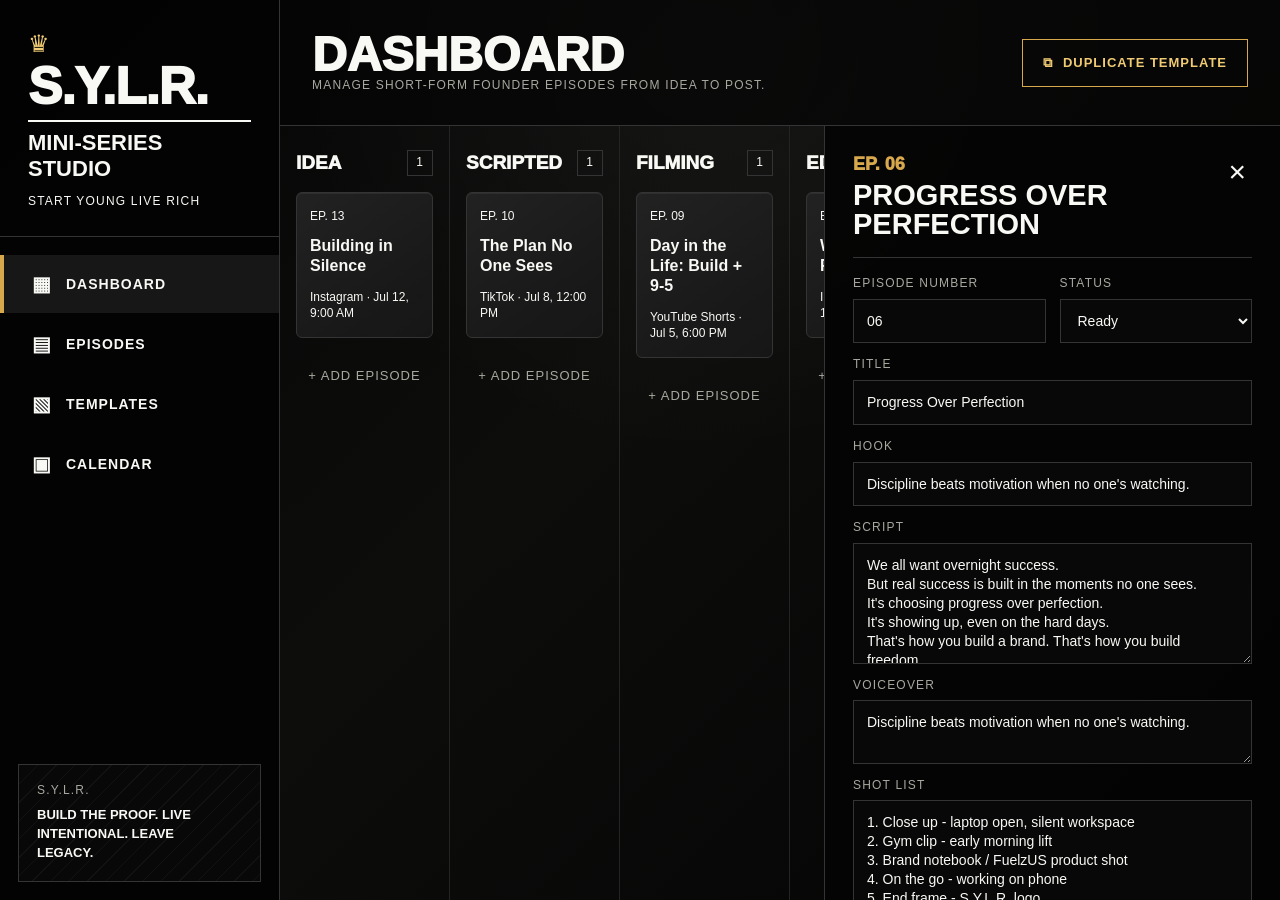
==== index.html @ 0a2508cc "Initial SYLR Studio" ====
<!doctype html>
<html lang="en">
  <head>
    <meta charset="UTF-8" />
    <meta name="viewport" content="width=device-width, initial-scale=1.0" />
    <title>S.Y.L.R. Mini-Series Studio</title>
    <link rel="stylesheet" href="./styles.css" />
  </head>
  <body>
    <div class="app-shell">
      <aside class="sidebar" aria-label="Studio navigation">
        <div class="brand-block">
          <div class="crown" aria-hidden="true">♛</div>
          <div class="brand-mark">S.Y.L.R.</div>
          <div class="studio-name">Mini-Series Studio</div>
          <div class="brand-line">Start Young Live Rich</div>
        </div>
        <nav class="nav-list">
          <button class="nav-item active" type="button">
            <span class="nav-icon" aria-hidden="true">▦</span>
            Dashboard
          </button>
          <button class="nav-item" type="button">
            <span class="nav-icon" aria-hidden="true">▤</span>
            Episodes
          </button>
          <button class="nav-item" type="button">
            <span class="nav-icon" aria-hidden="true">▧</span>
            Templates
          </button>
          <button class="nav-item" type="button">
            <span class="nav-icon" aria-hidden="true">▣</span>
            Calendar
          </button>
        </nav>
        <div class="founder-card">
          <span>S.Y.L.R.</span>
          <strong>Build the proof. Live intentional. Leave legacy.</strong>
        </div>
      </aside>

      <main class="studio">
        <header class="topbar">
          <div>
            <h1>Dashboard</h1>
            <p>Manage short-form founder episodes from idea to post.</p>
          </div>
          <button class="duplicate-btn" id="duplicateTemplate" type="button">
            <span aria-hidden="true">⧉</span>
            Duplicate Template
          </button>
        </header>

        <section class="mobile-summary" aria-label="Current selection">
          <div>
            <span id="mobileEpisode">EP. 06</span>
            <strong id="mobileTitle">Progress Over Perfection</strong>
          </div>
          <button class="mini-action" id="mobileDuplicate" type="button">Duplicate</button>
        </section>

        <section class="workspace" aria-label="Episode dashboard">
          <div class="board" id="board" aria-label="Episode status columns"></div>

          <aside class="inspector" aria-label="Episode editor">
            <div class="inspector-heading">
              <div>
                <span id="selectedEpisodeLabel">EP. 06</span>
                <h2 id="selectedEpisodeTitle">Progress Over Perfection</h2>
              </div>
              <button class="close-button" type="button" aria-label="Close editor">×</button>
            </div>

            <form id="episodeForm" class="episode-form">
              <div class="field-row two">
                <label>
                  <span>Episode Number</span>
                  <input name="episodeNumber" type="text" />
                </label>
                <label>
                  <span>Status</span>
                  <select name="status"></select>
                </label>
              </div>

              <label>
                <span>Title</span>
                <input name="title" type="text" />
              </label>

              <label>
                <span>Hook</span>
                <input name="hook" type="text" />
              </label>

              <label>
                <span>Script</span>
                <textarea name="script" rows="5"></textarea>
              </label>

              <label>
                <span>Voiceover</span>
                <textarea name="voiceover" rows="2"></textarea>
              </label>

              <label>
                <span>Shot List</span>
                <textarea name="shotList" rows="5"></textarea>
              </label>

              <label>
                <span>Caption</span>
                <textarea name="caption" rows="3"></textarea>
              </label>

              <label>
                <span>Hashtags</span>
                <input name="hashtags" type="text" />
              </label>

              <div class="field-row two">
                <label>
                  <span>Product Tie-In</span>
                  <input name="productTieIn" type="text" />
                </label>
                <label>
                  <span>Platform</span>
                  <select name="platform">
                    <option>TikTok</option>
                    <option>Instagram</option>
                    <option>YouTube Shorts</option>
                    <option>LinkedIn</option>
                  </select>
                </label>
              </div>

              <label>
                <span>Scheduled Post Date</span>
                <input name="scheduledPostDate" type="datetime-local" />
              </label>

              <div class="form-actions">
                <button class="ghost-btn" type="button" id="saveDraft">Save Draft</button>
                <button class="primary-btn" type="submit">Update Episode</button>
              </div>
            </form>
          </aside>
        </section>
      </main>
    </div>
    <div class="toast" id="toast" role="status" aria-live="polite"></div>
    <script src="./app.js"></script>
  </body>
</html>
---- styles.css ----
:root {
  --black: #050505;
  --ink: #0a0a0a;
  --panel: #111111;
  --panel-2: #171717;
  --line: #343434;
  --line-soft: #242424;
  --white: #f8f8f4;
  --muted: #a8a8a0;
  --dim: #73736c;
  --gold: #d8a84d;
  --gold-2: #f0cb73;
  --success: #d7f2b4;
  --radius: 6px;
  --shadow: 0 18px 70px rgba(0, 0, 0, 0.45);
  font-family:
    "Arial Narrow", "Roboto Condensed", "Helvetica Neue", Arial, sans-serif;
}

* {
  box-sizing: border-box;
}

body {
  margin: 0;
  min-height: 100vh;
  background:
    radial-gradient(circle at 55% 5%, rgba(255, 255, 255, 0.045), transparent 26rem),
    linear-gradient(135deg, #050505 0%, #0d0d0c 46%, #030303 100%);
  color: var(--white);
  letter-spacing: 0;
}

button,
input,
select,
textarea {
  font: inherit;
}

button {
  cursor: pointer;
}

.app-shell {
  display: grid;
  grid-template-columns: 280px minmax(0, 1fr);
  min-height: 100vh;
}

.sidebar {
  position: sticky;
  top: 0;
  height: 100vh;
  border-right: 1px solid var(--line);
  background: rgba(3, 3, 3, 0.92);
  display: flex;
  flex-direction: column;
}

.brand-block {
  padding: 32px 28px 26px;
  border-bottom: 1px solid var(--line);
}

.crown {
  color: var(--gold-2);
  font-size: 24px;
  line-height: 1;
  margin-bottom: 8px;
}

.brand-mark {
  font-size: clamp(42px, 4vw, 58px);
  line-height: 0.9;
  font-weight: 950;
  letter-spacing: -1px;
  white-space: nowrap;
}

.studio-name {
  display: inline-block;
  margin-top: 10px;
  padding-top: 8px;
  border-top: 2px solid var(--white);
  text-transform: uppercase;
  font-size: 22px;
  font-weight: 900;
}

.brand-line,
.topbar p,
.field-row span,
label span,
.column-count,
.episode-meta,
.founder-card span {
  color: var(--muted);
  text-transform: uppercase;
  font-size: 12px;
  line-height: 1.3;
  letter-spacing: 1.2px;
}

.brand-line {
  margin-top: 12px;
  color: var(--white);
}

.nav-list {
  display: grid;
  gap: 2px;
  padding: 18px 0;
}

.nav-item {
  width: 100%;
  display: flex;
  align-items: center;
  gap: 14px;
  border: 0;
  border-left: 4px solid transparent;
  padding: 17px 28px;
  background: transparent;
  color: var(--white);
  text-align: left;
  text-transform: uppercase;
  font-size: 14px;
  font-weight: 800;
  letter-spacing: 1px;
}

.nav-item.active,
.nav-item:hover {
  border-left-color: var(--gold);
  background: rgba(255, 255, 255, 0.08);
}

.nav-icon {
  width: 20px;
  color: var(--white);
  font-size: 20px;
}

.founder-card {
  margin: auto 18px 18px;
  border: 1px solid var(--line);
  padding: 18px;
  min-height: 118px;
  display: grid;
  align-content: end;
  background:
    linear-gradient(rgba(255, 255, 255, 0.02), rgba(255, 255, 255, 0.02)),
    repeating-linear-gradient(135deg, rgba(255, 255, 255, 0.04) 0 1px, transparent 1px 13px);
}

.founder-card strong {
  display: block;
  margin-top: 8px;
  max-width: 160px;
  font-size: 13px;
  text-transform: uppercase;
  line-height: 1.45;
}

.studio {
  min-width: 0;
}

.topbar {
  min-height: 126px;
  display: flex;
  align-items: center;
  justify-content: space-between;
  gap: 24px;
  padding: 28px 32px;
  border-bottom: 1px solid var(--line);
  background: rgba(5, 5, 5, 0.72);
}

h1,
h2,
h3,
p {
  margin: 0;
}

h1 {
  text-transform: uppercase;
  font-size: clamp(36px, 5vw, 48px);
  line-height: 0.95;
  font-weight: 950;
}

.duplicate-btn,
.primary-btn,
.ghost-btn,
.mini-action {
  min-height: 48px;
  border: 1px solid var(--gold);
  background: transparent;
  color: var(--gold-2);
  padding: 0 20px;
  text-transform: uppercase;
  font-size: 13px;
  font-weight: 900;
  letter-spacing: 1px;
}

.duplicate-btn {
  display: inline-flex;
  align-items: center;
  gap: 10px;
  white-space: nowrap;
}

.workspace {
  display: grid;
  grid-template-columns: minmax(0, 1fr) minmax(360px, 455px);
  min-height: calc(100vh - 126px);
}

.board {
  display: grid;
  grid-template-columns: repeat(6, minmax(170px, 1fr));
  overflow-x: auto;
  border-right: 1px solid var(--line);
}

.status-column {
  min-width: 170px;
  border-right: 1px solid var(--line-soft);
  padding: 24px 16px 18px;
}

.column-header {
  display: flex;
  align-items: center;
  justify-content: space-between;
  gap: 10px;
  margin-bottom: 16px;
}

.column-title {
  text-transform: uppercase;
  font-size: 19px;
  font-weight: 950;
}

.column-count {
  color: var(--white);
  border: 1px solid var(--line);
  padding: 4px 8px;
}

.episode-list {
  display: grid;
  gap: 10px;
}

.episode-card {
  width: 100%;
  min-height: 132px;
  border: 1px solid var(--line);
  border-radius: var(--radius);
  background:
    linear-gradient(145deg, rgba(255, 255, 255, 0.07), rgba(255, 255, 255, 0.018)),
    var(--panel);
  color: var(--white);
  text-align: left;
  padding: 16px 13px;
  box-shadow: inset 0 1px 0 rgba(255, 255, 255, 0.06);
}

.episode-card:hover,
.episode-card.selected {
  border-color: var(--gold);
}

.episode-card.selected {
  box-shadow:
    0 0 0 1px rgba(216, 168, 77, 0.34),
    var(--shadow);
}

.episode-card strong {
  display: block;
  margin: 12px 0 14px;
  font-size: 16px;
  line-height: 1.25;
}

.episode-meta {
  display: flex;
  align-items: center;
  gap: 8px;
  color: var(--white);
  text-transform: none;
  letter-spacing: 0;
}

.add-episode {
  margin-top: 16px;
  width: 100%;
  border: 0;
  color: var(--muted);
  background: transparent;
  text-transform: uppercase;
  font-size: 13px;
  letter-spacing: 1px;
  padding: 14px 0;
}

.inspector {
  background: rgba(4, 4, 4, 0.9);
  padding: 28px;
  overflow: auto;
  max-height: calc(100vh - 126px);
}

.inspector-heading {
  display: flex;
  align-items: flex-start;
  justify-content: space-between;
  gap: 16px;
  padding-bottom: 18px;
  border-bottom: 1px solid var(--line);
}

.inspector-heading span {
  color: var(--gold);
  font-size: 18px;
  font-weight: 950;
}

.inspector-heading h2 {
  margin-top: 6px;
  font-size: 29px;
  line-height: 1;
  text-transform: uppercase;
}

.close-button {
  width: 34px;
  height: 34px;
  border: 0;
  background: transparent;
  color: var(--white);
  font-size: 30px;
}

.episode-form {
  display: grid;
  gap: 14px;
  padding-top: 18px;
}

label {
  display: grid;
  gap: 7px;
}

input,
select,
textarea {
  width: 100%;
  border: 1px solid var(--line);
  border-radius: 0;
  background: #080808;
  color: var(--white);
  padding: 12px 13px;
  outline: none;
  font-size: 14px;
  line-height: 1.35;
}

textarea {
  resize: vertical;
}

input:focus,
select:focus,
textarea:focus {
  border-color: var(--gold);
}

.field-row {
  display: grid;
  gap: 14px;
}

.field-row.two {
  grid-template-columns: repeat(2, minmax(0, 1fr));
}

.form-actions {
  display: grid;
  grid-template-columns: 1fr 1.15fr;
  gap: 12px;
  padding-top: 6px;
}

.primary-btn {
  color: var(--black);
  background: linear-gradient(180deg, var(--gold-2), var(--gold));
}

.ghost-btn {
  border-color: var(--line);
  color: var(--white);
}

.mobile-summary {
  display: none;
  border-bottom: 1px solid var(--line);
  padding: 14px 16px;
  align-items: center;
  justify-content: space-between;
  gap: 14px;
}

.mobile-summary span {
  display: block;
  color: var(--gold);
  font-weight: 950;
}

.mobile-summary strong {
  display: block;
  margin-top: 3px;
  text-transform: uppercase;
}

.toast {
  position: fixed;
  left: 50%;
  bottom: 24px;
  transform: translateX(-50%) translateY(20px);
  opacity: 0;
  pointer-events: none;
  border: 1px solid var(--gold);
  background: #0a0a0a;
  color: var(--white);
  padding: 12px 16px;
  text-transform: uppercase;
  font-size: 13px;
  font-weight: 900;
  letter-spacing: 1px;
  transition: 180ms ease;
}

.toast.show {
  opacity: 1;
  transform: translateX(-50%) translateY(0);
}

@media (max-width: 1180px) {
  .app-shell {
    grid-template-columns: 220px minmax(0, 1fr);
  }

  .workspace {
    grid-template-columns: 1fr;
  }

  .inspector {
    max-height: none;
    border-top: 1px solid var(--line);
  }
}

@media (max-width: 760px) {
  .app-shell {
    display: block;
  }

  .sidebar {
    position: static;
    height: auto;
    border-right: 0;
  }

  .brand-block {
    padding: 22px 18px 18px;
  }

  .brand-mark {
    font-size: 46px;
  }

  .studio-name {
    font-size: 17px;
  }

  .nav-list {
    display: flex;
    overflow-x: auto;
    padding: 0 12px 14px;
  }

  .nav-item {
    min-width: max-content;
    border-left: 0;
    border-bottom: 3px solid transparent;
    padding: 12px 10px;
    font-size: 12px;
  }

  .nav-item.active,
  .nav-item:hover {
    border-bottom-color: var(--gold);
  }

  .founder-card {
    display: none;
  }

  .topbar {
    min-height: auto;
    display: grid;
    padding: 20px 16px;
  }

  h1 {
    font-size: 38px;
  }

  .duplicate-btn,
  .mobile-summary,
  .form-actions,
  .field-row.two {
    grid-template-columns: 1fr;
  }

  .mobile-summary {
    display: flex;
  }

  .workspace {
    min-height: 0;
  }

  .board {
    grid-template-columns: 1fr;
    overflow: visible;
    border-right: 0;
  }

  .status-column {
    min-width: 0;
    border-right: 0;
    border-bottom: 1px solid var(--line);
    padding: 18px 16px;
  }

  .episode-list {
    grid-template-columns: repeat(auto-fit, minmax(210px, 1fr));
  }

  .inspector {
    padding: 22px 16px;
  }

  .inspector-heading h2 {
    font-size: 24px;
  }
}
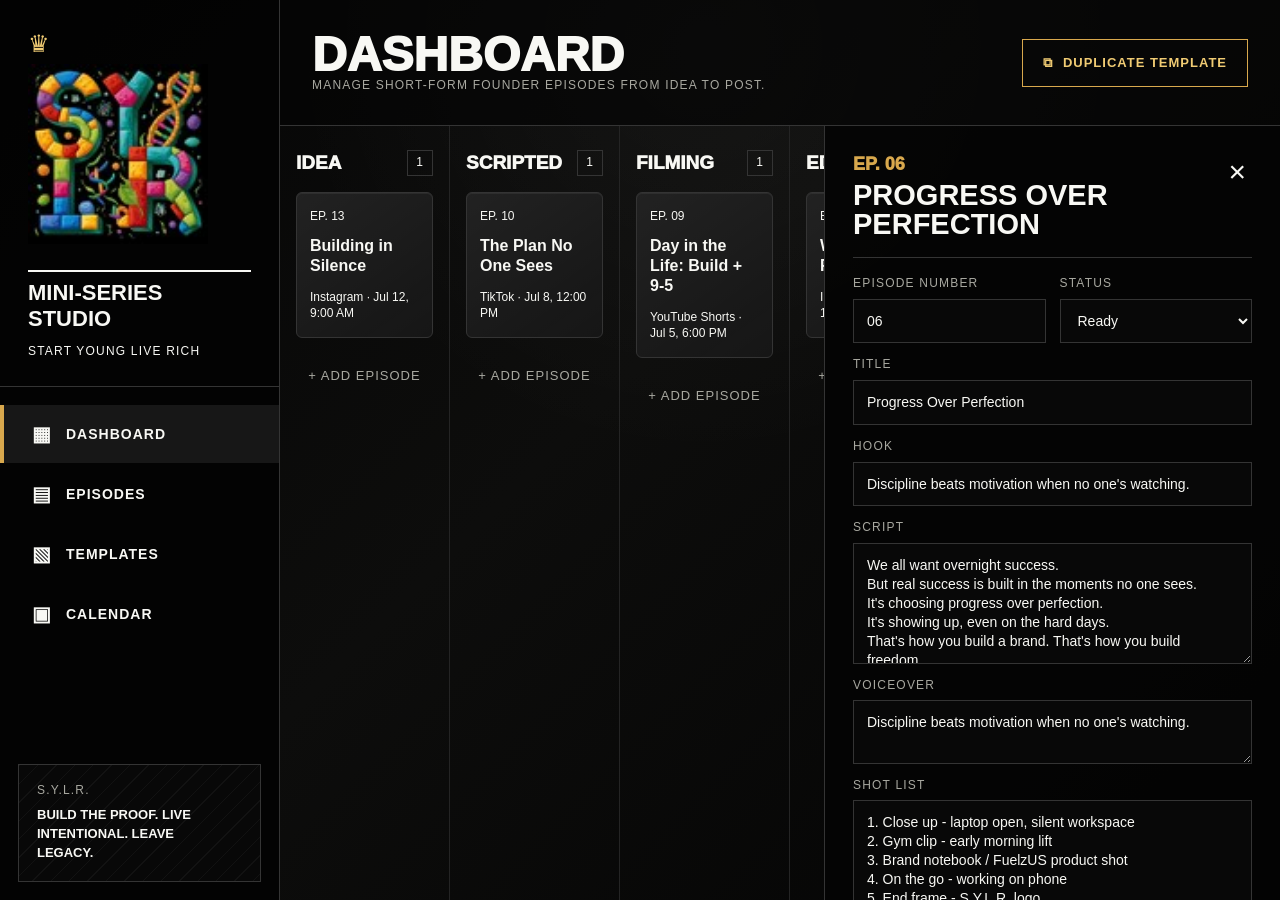
==== commit b91eb808: "fix brand logo" ====
--- a/index.html
+++ b/index.html
@@ -11,7 +11,7 @@
       <aside class="sidebar" aria-label="Studio navigation">
         <div class="brand-block">
           <div class="crown" aria-hidden="true">♛</div>
-          <div class="brand-mark">S.Y.L.R.</div>
+          <img class="brand-logo" src="assets/sylr-brand-icon.jpg" alt="S.Y.L.R. brand icon">
           <div class="studio-name">Mini-Series Studio</div>
           <div class="brand-line">Start Young Live Rich</div>
         </div>
--- a/styles.css
+++ b/styles.css
@@ -565,3 +565,9 @@
     font-size: 24px;
   }
 }
+.brand-logo {
+  width: 180px;
+  max-width: 100%;
+  display: block;
+  margin-bottom: 16px;
+}
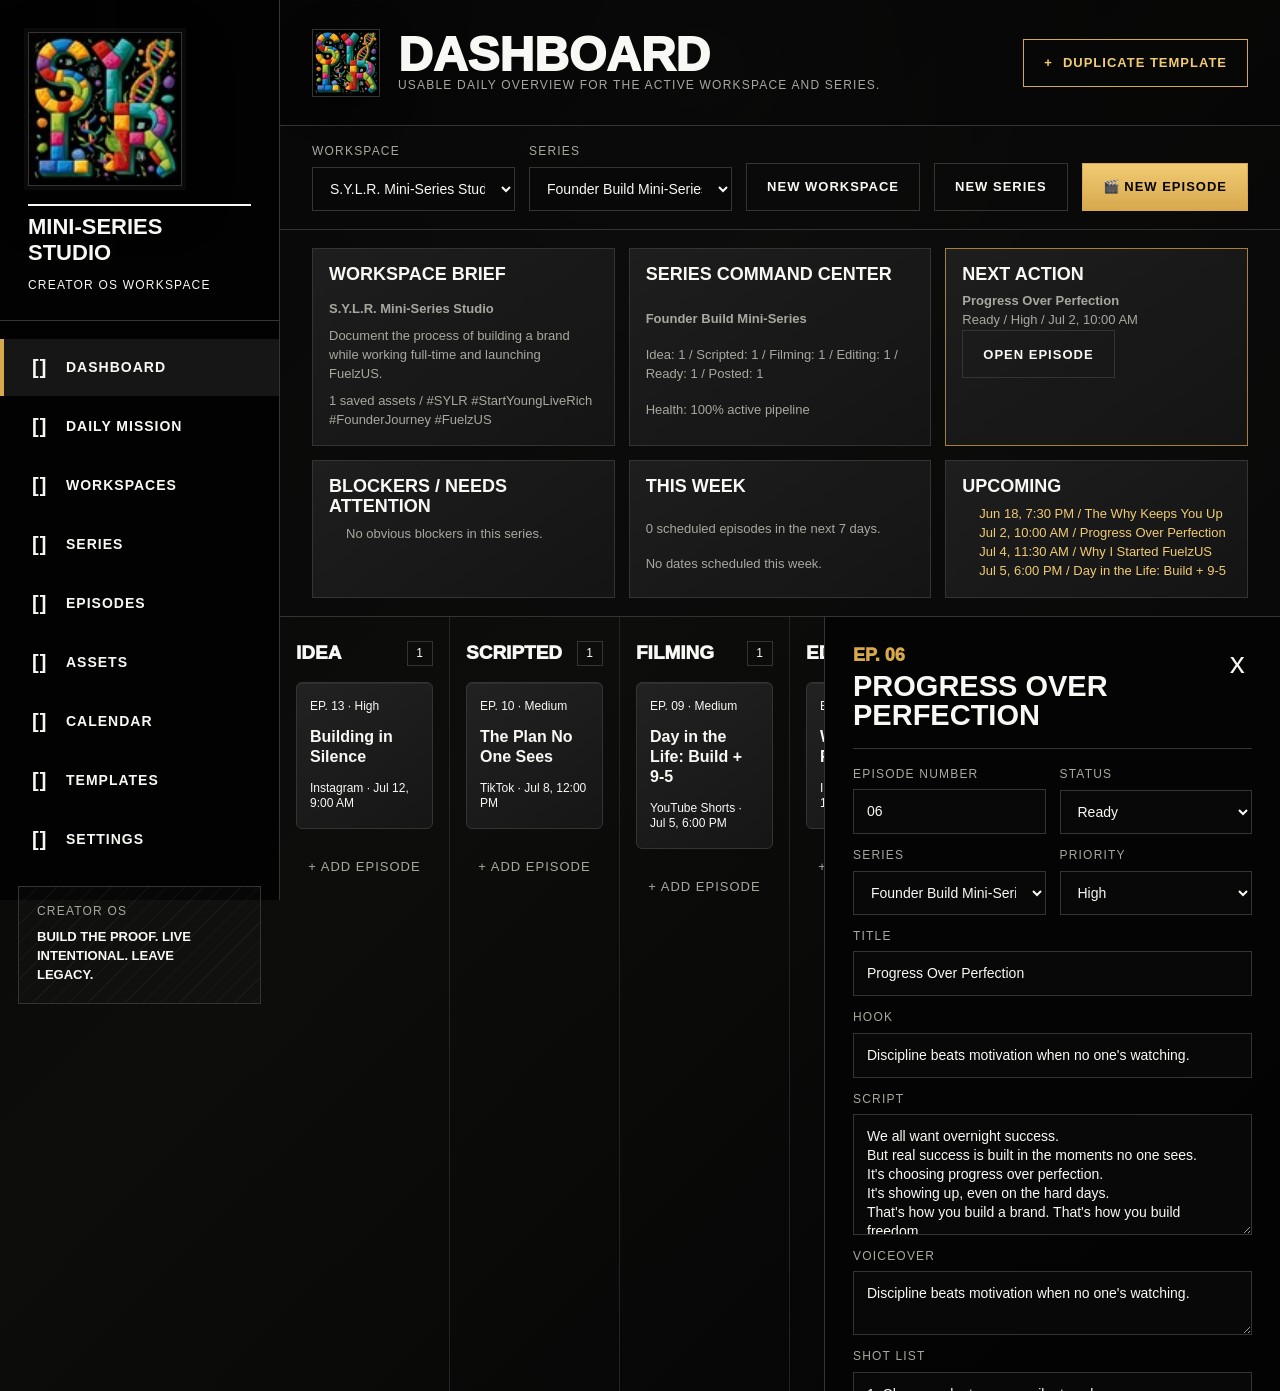
==== commit 1217fa81: "Add repo hygiene and CI foundation" ====
--- a/index.html
+++ b/index.html
@@ -3,50 +3,85 @@
   <head>
     <meta charset="UTF-8" />
     <meta name="viewport" content="width=device-width, initial-scale=1.0" />
-    <title>S.Y.L.R. Mini-Series Studio</title>
+    <title>Creator OS - S.Y.L.R. Mini-Series Studio</title>
+    <link rel="icon" type="image/jpeg" href="./assets/sylr-brand-icon.jpg" />
+    <link rel="apple-touch-icon" href="./assets/sylr-brand-icon.jpg" />
     <link rel="stylesheet" href="./styles.css" />
   </head>
   <body>
     <div class="app-shell">
-      <aside class="sidebar" aria-label="Studio navigation">
+      <aside class="sidebar" aria-label="Creator OS navigation">
         <div class="brand-block">
-          <div class="crown" aria-hidden="true">♛</div>
-          <img class="brand-logo" src="assets/sylr-brand-icon.jpg" alt="S.Y.L.R. brand icon">
+          <img
+            class="brand-icon"
+            src="./assets/sylr-brand-icon.jpg"
+            alt="S.Y.L.R. brand icon"
+          />
+          <div class="crown" aria-hidden="true">*</div>
+          <div class="brand-mark">S.Y.L.R.</div>
           <div class="studio-name">Mini-Series Studio</div>
-          <div class="brand-line">Start Young Live Rich</div>
+          <div class="brand-line">Creator OS Workspace</div>
         </div>
         <nav class="nav-list">
-          <button class="nav-item active" type="button">
-            <span class="nav-icon" aria-hidden="true">▦</span>
+          <button class="nav-item active" type="button" data-module="dashboard">
+            <span class="nav-icon" aria-hidden="true">[]</span>
             Dashboard
           </button>
-          <button class="nav-item" type="button">
-            <span class="nav-icon" aria-hidden="true">▤</span>
+          <button class="nav-item" type="button" data-module="dailyMission">
+            <span class="nav-icon" aria-hidden="true">[]</span>
+            Daily Mission
+          </button>
+          <button class="nav-item" type="button" data-module="workspaces">
+            <span class="nav-icon" aria-hidden="true">[]</span>
+            Workspaces
+          </button>
+          <button class="nav-item" type="button" data-module="series">
+            <span class="nav-icon" aria-hidden="true">[]</span>
+            Series
+          </button>
+          <button class="nav-item" type="button" data-module="episodes">
+            <span class="nav-icon" aria-hidden="true">[]</span>
             Episodes
           </button>
-          <button class="nav-item" type="button">
-            <span class="nav-icon" aria-hidden="true">▧</span>
+          <button class="nav-item" type="button" data-module="assets">
+            <span class="nav-icon" aria-hidden="true">[]</span>
+            Assets
+          </button>
+          <button class="nav-item" type="button" data-module="calendar">
+            <span class="nav-icon" aria-hidden="true">[]</span>
+            Calendar
+          </button>
+          <button class="nav-item" type="button" data-module="templates">
+            <span class="nav-icon" aria-hidden="true">[]</span>
             Templates
           </button>
-          <button class="nav-item" type="button">
-            <span class="nav-icon" aria-hidden="true">▣</span>
-            Calendar
+          <button class="nav-item" type="button" data-module="settings">
+            <span class="nav-icon" aria-hidden="true">[]</span>
+            Settings
           </button>
         </nav>
         <div class="founder-card">
-          <span>S.Y.L.R.</span>
+          <span>Creator OS</span>
           <strong>Build the proof. Live intentional. Leave legacy.</strong>
         </div>
       </aside>
 
       <main class="studio">
         <header class="topbar">
-          <div>
-            <h1>Dashboard</h1>
-            <p>Manage short-form founder episodes from idea to post.</p>
+          <div class="dashboard-title">
+            <img
+              class="dashboard-icon"
+              src="./assets/sylr-brand-icon.jpg"
+              alt=""
+              aria-hidden="true"
+            />
+            <div>
+              <h1 id="moduleTitle">Dashboard</h1>
+              <p id="moduleSubtitle">Manage short-form founder episodes from idea to post.</p>
+            </div>
           </div>
           <button class="duplicate-btn" id="duplicateTemplate" type="button">
-            <span aria-hidden="true">⧉</span>
+            <span aria-hidden="true">+</span>
             Duplicate Template
           </button>
         </header>
@@ -59,6 +94,22 @@
           <button class="mini-action" id="mobileDuplicate" type="button">Duplicate</button>
         </section>
 
+        <section class="foundation-bar" aria-label="Workspace and series controls">
+          <label>
+            <span>Workspace</span>
+            <select id="workspaceSelect"></select>
+          </label>
+          <label>
+            <span>Series</span>
+            <select id="seriesSelect"></select>
+          </label>
+          <button class="ghost-btn" id="newWorkspace" type="button">New Workspace</button>
+          <button class="ghost-btn" id="newSeries" type="button">New Series</button>
+          <button class="primary-btn" id="newEpisode" type="button">🎬 New Episode</button>
+        </section>
+
+        <section class="module-panel" id="modulePanel" aria-live="polite"></section>
+
         <section class="workspace" aria-label="Episode dashboard">
           <div class="board" id="board" aria-label="Episode status columns"></div>
 
@@ -68,7 +119,7 @@
                 <span id="selectedEpisodeLabel">EP. 06</span>
                 <h2 id="selectedEpisodeTitle">Progress Over Perfection</h2>
               </div>
-              <button class="close-button" type="button" aria-label="Close editor">×</button>
+              <button class="close-button" type="button" aria-label="Close editor">x</button>
             </div>
 
             <form id="episodeForm" class="episode-form">
@@ -80,6 +131,22 @@
                 <label>
                   <span>Status</span>
                   <select name="status"></select>
+                </label>
+              </div>
+
+              <div class="field-row two">
+                <label>
+                  <span>Series</span>
+                  <select name="seriesId"></select>
+                </label>
+                <label>
+                  <span>Priority</span>
+                  <select name="priority">
+                    <option>Low</option>
+                    <option>Medium</option>
+                    <option>High</option>
+                    <option>Urgent</option>
+                  </select>
                 </label>
               </div>
 
@@ -134,6 +201,38 @@
                 </label>
               </div>
 
+              <div class="field-row two">
+                <label>
+                  <span>Content Type</span>
+                  <select name="contentType">
+                    <option>Short-form Video</option>
+                    <option>Carousel</option>
+                    <option>Story</option>
+                    <option>Long-form Video</option>
+                  </select>
+                </label>
+                <label>
+                  <span>Source Type</span>
+                  <select name="sourceType">
+                    <option>Founder Original</option>
+                    <option>Customer Question</option>
+                    <option>Product Moment</option>
+                    <option>Behind the Scenes</option>
+                  </select>
+                </label>
+              </div>
+
+              <div class="field-row two">
+                <label>
+                  <span>Publish Date</span>
+                  <input name="publishDate" type="date" />
+                </label>
+                <label>
+                  <span>Publish Time</span>
+                  <input name="publishTime" type="time" />
+                </label>
+              </div>
+
               <label>
                 <span>Scheduled Post Date</span>
                 <input name="scheduledPostDate" type="datetime-local" />
@@ -149,6 +248,7 @@
       </main>
     </div>
     <div class="toast" id="toast" role="status" aria-live="polite"></div>
+    <input id="importFile" type="file" accept="application/json" hidden />
     <script src="./app.js"></script>
   </body>
 </html>
--- a/styles.css
+++ b/styles.css
@@ -63,24 +63,41 @@
   border-bottom: 1px solid var(--line);
 }
 
-.crown {
-  color: var(--gold-2);
-  font-size: 24px;
-  line-height: 1;
-  margin-bottom: 8px;
-}
-
+.crown,
 .brand-mark {
-  font-size: clamp(42px, 4vw, 58px);
-  line-height: 0.9;
-  font-weight: 950;
-  letter-spacing: -1px;
-  white-space: nowrap;
+  display: none;
+}
+
+.brand-icon {
+  display: block;
+  width: min(100%, 154px);
+  aspect-ratio: 1;
+  object-fit: cover;
+  border: 1px solid var(--line);
+  box-shadow:
+    0 0 0 4px rgba(255, 255, 255, 0.035),
+    0 18px 44px rgba(0, 0, 0, 0.42);
+}
+
+.dashboard-title {
+  display: flex;
+  align-items: center;
+  gap: 18px;
+  min-width: 0;
+}
+
+.dashboard-icon {
+  width: 68px;
+  height: 68px;
+  flex: 0 0 auto;
+  object-fit: cover;
+  border: 1px solid var(--line);
+  box-shadow: 0 10px 34px rgba(0, 0, 0, 0.36);
 }
 
 .studio-name {
   display: inline-block;
-  margin-top: 10px;
+  margin-top: 18px;
   padding-top: 8px;
   border-top: 2px solid var(--white);
   text-transform: uppercase;
@@ -195,6 +212,7 @@
 .duplicate-btn,
 .primary-btn,
 .ghost-btn,
+.danger-btn,
 .mini-action {
   min-height: 48px;
   border: 1px solid var(--gold);
@@ -207,6 +225,11 @@
   letter-spacing: 1px;
 }
 
+.danger-btn {
+  border-color: #7c2d2d;
+  color: #f4b8b8;
+}
+
 .duplicate-btn {
   display: inline-flex;
   align-items: center;
@@ -218,6 +241,186 @@
   display: grid;
   grid-template-columns: minmax(0, 1fr) minmax(360px, 455px);
   min-height: calc(100vh - 126px);
+}
+
+.workspace.inspector-closed {
+  grid-template-columns: minmax(0, 1fr);
+}
+
+.workspace.inspector-closed .inspector {
+  display: none;
+}
+
+.foundation-bar {
+  display: grid;
+  grid-template-columns: minmax(180px, 1fr) minmax(180px, 1fr) auto auto auto;
+  gap: 14px;
+  align-items: end;
+  padding: 18px 32px;
+  border-bottom: 1px solid var(--line);
+  background: rgba(8, 8, 8, 0.78);
+}
+
+.module-panel {
+  display: grid;
+  gap: 14px;
+  padding: 18px 32px;
+  border-bottom: 1px solid var(--line);
+  background: rgba(10, 10, 10, 0.62);
+}
+
+.module-panel:empty {
+  display: none;
+}
+
+.module-grid {
+  display: grid;
+  grid-template-columns: repeat(3, minmax(0, 1fr));
+  gap: 14px;
+}
+
+.module-card {
+  border: 1px solid var(--line);
+  background:
+    linear-gradient(145deg, rgba(255, 255, 255, 0.055), rgba(255, 255, 255, 0.012)),
+    var(--panel);
+  padding: 16px;
+}
+
+.drill-card {
+  display: grid;
+  gap: 8px;
+  width: 100%;
+  min-height: 100%;
+  text-align: left;
+  color: var(--white);
+  cursor: pointer;
+}
+
+.drill-card:hover,
+.drill-card:focus-visible {
+  border-color: var(--gold);
+}
+
+.accent-card {
+  border-color: rgba(216, 168, 77, 0.72);
+}
+
+.action-list li {
+  display: flex;
+  align-items: flex-start;
+  justify-content: space-between;
+  gap: 10px;
+}
+
+.action-list button {
+  border: 0;
+  background: transparent;
+  color: var(--gold-2);
+  padding: 0;
+  text-align: left;
+  font: inherit;
+  cursor: pointer;
+}
+
+.lifecycle-list {
+  display: grid;
+  gap: 12px;
+  padding-left: 0;
+  list-style: none;
+}
+
+.lifecycle-list li {
+  display: grid;
+  gap: 7px;
+  padding-bottom: 12px;
+  border-bottom: 1px solid var(--line-soft);
+}
+
+.lifecycle-list strong {
+  color: var(--white);
+  font-size: 14px;
+}
+
+.lifecycle-list .module-actions {
+  gap: 8px;
+}
+
+.lifecycle-list button {
+  min-height: 34px;
+  border: 1px solid var(--line);
+  background: #080808;
+  color: var(--gold-2);
+  padding: 0 10px;
+  text-transform: uppercase;
+  font-size: 11px;
+  font-weight: 900;
+}
+
+.module-card h3 {
+  margin-bottom: 8px;
+  text-transform: uppercase;
+  font-size: 18px;
+  line-height: 1.1;
+}
+
+.module-card p,
+.module-list,
+.module-card li {
+  color: var(--muted);
+  font-size: 13px;
+  line-height: 1.45;
+}
+
+.module-list {
+  margin: 8px 0 0;
+  padding-left: 17px;
+}
+
+.module-form {
+  display: grid;
+  grid-template-columns: repeat(2, minmax(0, 1fr));
+  gap: 12px;
+}
+
+.module-form label.full,
+.module-form .full {
+  grid-column: 1 / -1;
+}
+
+.module-actions {
+  display: flex;
+  flex-wrap: wrap;
+  gap: 10px;
+}
+
+.mini-table {
+  width: 100%;
+  border-collapse: collapse;
+  font-size: 13px;
+}
+
+.mini-table th,
+.mini-table td {
+  border-bottom: 1px solid var(--line-soft);
+  padding: 9px 8px;
+  text-align: left;
+}
+
+.mini-table th {
+  color: var(--muted);
+  text-transform: uppercase;
+  font-size: 11px;
+  letter-spacing: 1px;
+}
+
+.ai-output {
+  min-height: 92px;
+  border: 1px solid var(--line);
+  background: #070707;
+  padding: 12px;
+  color: var(--white);
+  white-space: pre-wrap;
 }
 
 .board {
@@ -309,6 +512,33 @@
   font-size: 13px;
   letter-spacing: 1px;
   padding: 14px 0;
+}
+
+.create-first-episode {
+  display: grid;
+  gap: 8px;
+  width: 100%;
+  min-height: 150px;
+  border: 1px solid var(--gold);
+  background:
+    linear-gradient(145deg, rgba(216, 168, 77, 0.18), rgba(255, 255, 255, 0.03)),
+    #090909;
+  color: var(--white);
+  padding: 18px;
+  text-align: left;
+  cursor: pointer;
+}
+
+.create-first-episode strong {
+  color: var(--gold-2);
+  text-transform: uppercase;
+  font-size: 18px;
+}
+
+.create-first-episode span {
+  color: var(--muted);
+  font-size: 13px;
+  line-height: 1.35;
 }
 
 .inspector {
@@ -484,8 +714,18 @@
     padding: 22px 18px 18px;
   }
 
-  .brand-mark {
-    font-size: 46px;
+  .brand-icon {
+    width: 92px;
+  }
+
+  .dashboard-title {
+    align-items: flex-start;
+    gap: 12px;
+  }
+
+  .dashboard-icon {
+    width: 52px;
+    height: 52px;
   }
 
   .studio-name {
@@ -521,6 +761,17 @@
     padding: 20px 16px;
   }
 
+  .foundation-bar,
+  .module-panel {
+    padding: 16px;
+  }
+
+  .foundation-bar,
+  .module-grid,
+  .module-form {
+    grid-template-columns: 1fr;
+  }
+
   h1 {
     font-size: 38px;
   }
@@ -565,9 +816,3 @@
     font-size: 24px;
   }
 }
-.brand-logo {
-  width: 180px;
-  max-width: 100%;
-  display: block;
-  margin-bottom: 16px;
-}
